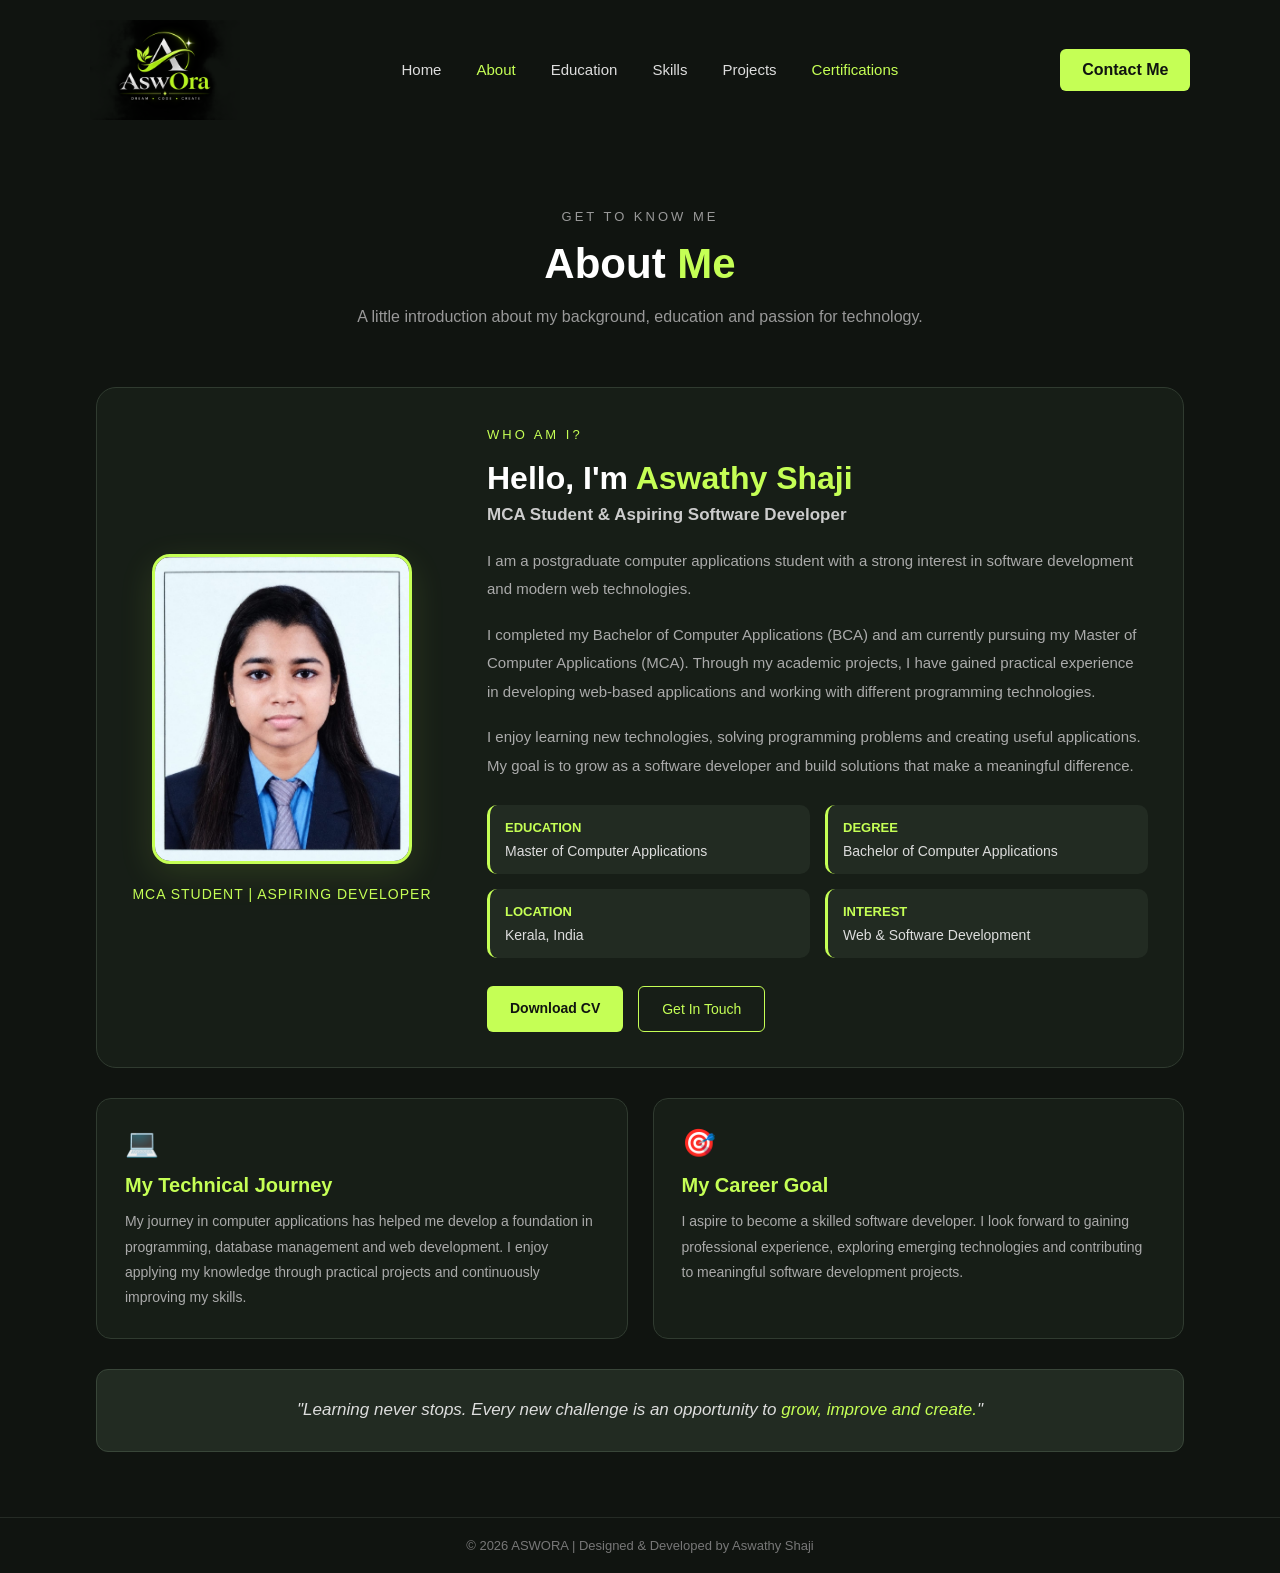
==== about.html @ 778e76af "Initial commit" ====
<!DOCTYPE html>
<html lang="en">
<head>
    <meta charset="UTF-8">
    <meta name="viewport" content="width=device-width, initial-scale=1.0">
    <title>About Me | ASWORA</title>

    <link rel="stylesheet" href="Assets/css/style.css">

    <style>
        /* ABOUT PAGE DESIGN */

        .about-section {
            width: 85%;
            max-width: 1150px;
            margin: auto;
            padding: 65px 0;
        }

        .about-heading {
            text-align: center;
            margin-bottom: 55px;
        }

        .about-heading .welcome {
            margin-bottom: 12px;
        }

        .about-heading h1 {
            font-size: 42px;
            margin-bottom: 15px;
        }

        .about-heading h1 span {
            color: #c5ff55;
        }

        .about-heading p {
            color: #999;
            line-height: 1.8;
        }

        .about-main {
            display: grid;
            grid-template-columns: 300px 1fr;
            gap: 55px;
            align-items: center;
            background: #171e17;
            border: 1px solid #303b30;
            border-radius: 20px;
            padding: 35px;
        }

        .about-image {
            text-align: center;
        }

        .about-image img {
            width: 100%;
            max-width: 260px;
            height: 310px;
            object-fit: cover;
            object-position: center;
            border-radius: 18px;
            border: 3px solid #c5ff55;
            box-shadow: 0 10px 35px rgba(197, 255, 85, 0.12);
        }

        .about-image p {
            color: #c5ff55;
            margin-top: 18px;
            font-size: 14px;
            letter-spacing: 1px;
        }

        .about-info .small-title {
            color: #c5ff55;
            font-size: 13px;
            letter-spacing: 3px;
            margin-bottom: 12px;
        }

        .about-info h2 {
            font-size: 32px;
            margin-bottom: 8px;
        }

        .about-info h2 span {
            color: #c5ff55;
        }

        .about-role {
            color: #ccc;
            font-size: 17px;
            margin-bottom: 22px;
        }

        .about-info > p {
            color: #aaa;
            line-height: 1.9;
            margin-bottom: 17px;
            font-size: 15px;
        }

        .about-facts {
            display: grid;
            grid-template-columns: repeat(2, 1fr);
            gap: 15px;
            margin-top: 25px;
        }

        .fact-box {
            background: #222b22;
            padding: 15px;
            border-radius: 10px;
            border-left: 3px solid #c5ff55;
        }

        .fact-box h4 {
            color: #c5ff55;
            font-size: 13px;
            margin-bottom: 8px;
        }

        .fact-box p {
            color: #ddd;
            font-size: 14px;
        }

        .about-buttons {
            display: flex;
            flex-wrap: wrap;
            gap: 15px;
            margin-top: 28px;
        }

        /* LOWER SECTIONS */

        .about-extra {
            display: grid;
            grid-template-columns: repeat(2, 1fr);
            gap: 25px;
            margin-top: 30px;
        }

        .extra-card {
            background: #171e17;
            border: 1px solid #303b30;
            padding: 28px;
            border-radius: 15px;
            transition: 0.3s;
        }

        .extra-card:hover {
            border-color: #c5ff55;
            transform: translateY(-5px);
        }

        .extra-card .icon {
            font-size: 27px;
            margin-bottom: 15px;
        }

        .extra-card h3 {
            color: #c5ff55;
            font-size: 20px;
            margin-bottom: 12px;
        }

        .extra-card p {
            color: #aaa;
            line-height: 1.8;
            font-size: 14px;
        }

        .about-quote {
            margin-top: 30px;
            padding: 25px;
            text-align: center;
            background: #222b22;
            border-radius: 12px;
            border: 1px solid #394639;
        }

        .about-quote p {
            color: #ddd;
            font-size: 17px;
            line-height: 1.8;
            font-style: italic;
        }

        .about-quote span {
            color: #c5ff55;
        }

        @media (max-width: 850px) {
            .about-main {
                grid-template-columns: 1fr;
                text-align: center;
                gap: 30px;
            }

            .about-image img {
                width: 220px;
                height: 260px;
            }

            .about-buttons {
                justify-content: center;
            }
        }

        @media (max-width: 600px) {
            .about-section {
                width: 90%;
                padding: 45px 0;
            }

            .about-heading h1 {
                font-size: 32px;
            }

            .about-main {
                padding: 22px;
            }

            .about-info h2 {
                font-size: 27px;
            }

            .about-facts,
            .about-extra {
                grid-template-columns: 1fr;
            }

            .about-quote p {
                font-size: 15px;
            }
        }
    </style>
</head>

<body>

    <!-- NAVBAR -->

    <header>
        <nav class="navbar">

            <a href="index.html" class="logo">
    <img src="Assets/images/logo.png" alt="ASWORA Logo">
</a>

            <ul class="nav-links" id="navLinks">
                <li><a href="index.html">Home</a></li>
                <li><a href="about.html" class="active">About</a></li>
                <li><a href="education.html">Education</a></li>
                <li><a href="skills.html">Skills</a></li>
                <li><a href="projects.html">Projects</a></li>
                <li><a href="certifications.html" class="active">Certifications</a></li>

            </ul>

            <a href="contact.html" class="contact-btn">Contact Me</a>

            <button class="menu-btn" id="menuBtn">☰</button>

        </nav>
    </header>

    <!-- ABOUT SECTION -->

    <main class="about-section">

        <div class="about-heading">
            <p class="welcome">GET TO KNOW ME</p>

            <h1>About <span>Me</span></h1>

            <p>
                A little introduction about my background,
                education and passion for technology.
            </p>
        </div>

        <!-- PROFILE SECTION -->

        <section class="about-main">

            <div class="about-image">
                <img src="Assets/images/me.jpeg"
                     alt="Aswathy Shaji">

                <p>MCA STUDENT | ASPIRING DEVELOPER</p>
            </div>

            <div class="about-info">

                <p class="small-title">WHO AM I?</p>

                <h2>Hello, I'm <span>Aswathy Shaji</span></h2>

                <h3 class="about-role">
                    MCA Student & Aspiring Software Developer
                </h3>

                <p>
                    I am a postgraduate computer applications student
                    with a strong interest in software development and
                    modern web technologies.
                </p>

                <p>
                    I completed my Bachelor of Computer Applications
                    (BCA) and am currently pursuing my Master of
                    Computer Applications (MCA). Through my academic
                    projects, I have gained practical experience in
                    developing web-based applications and working with
                    different programming technologies.
                </p>

                <p>
                    I enjoy learning new technologies, solving
                    programming problems and creating useful
                    applications. My goal is to grow as a software
                    developer and build solutions that make a
                    meaningful difference.
                </p>

                <!-- PERSONAL DETAILS -->

                <div class="about-facts">

                    <div class="fact-box">
                        <h4>EDUCATION</h4>
                        <p>Master of Computer Applications</p>
                    </div>

                    <div class="fact-box">
                        <h4>DEGREE</h4>
                        <p>Bachelor of Computer Applications</p>
                    </div>

                    <div class="fact-box">
                        <h4>LOCATION</h4>
                        <p>Kerala, India</p>
                    </div>

                    <div class="fact-box">
                        <h4>INTEREST</h4>
                        <p>Web & Software Development</p>
                    </div>

                </div>

                <!-- BUTTONS -->

                <div class="about-buttons">

                    <a href="Assets/documents/Aswathy_Shaji_Resume final.pdf"
                       class="primary-btn"
                       target="_blank">
                        Download CV
                    </a>

                    <a href="contact.html" class="secondary-btn">
                        Get In Touch
                    </a>

                </div>

            </div>

        </section>

        <!-- ADDITIONAL INFORMATION -->

        <section class="about-extra">

            <div class="extra-card">

                <div class="icon">💻</div>

                <h3>My Technical Journey</h3>

                <p>
                    My journey in computer applications has helped
                    me develop a foundation in programming,
                    database management and web development.
                    I enjoy applying my knowledge through practical
                    projects and continuously improving my skills.
                </p>

            </div>

            <div class="extra-card">

                <div class="icon">🎯</div>

                <h3>My Career Goal</h3>

                <p>
                    I aspire to become a skilled software developer.
                    I look forward to gaining professional experience,
                    exploring emerging technologies and contributing
                    to meaningful software development projects.
                </p>

            </div>

        </section>

        <!-- QUOTE -->

        <div class="about-quote">

            <p>
                "Learning never stops. Every new challenge is
                an opportunity to <span>grow, improve and create.</span>"
            </p>

        </div>

    </main>

    <!-- FOOTER -->

    <footer>
        <p>© 2026 ASWORA | Designed & Developed by Aswathy Shaji</p>
    </footer>

    <script src="Assets/javascript/script.js"></script>

</body>
</html>
---- Assets/css/style.css ----
/* ==============================
   GLOBAL STYLES
============================== */

* {
    margin: 0;
    padding: 0;
    box-sizing: border-box;
}

body {
    font-family: Arial, sans-serif;
    background: #101410;
    color: white;
    min-height: 100vh;
}

/* ==============================
   NAVBAR
============================== */

header {
    width: 100%;
    padding: 20px 7%;
    background: #101410;
    position: relative;
    z-index: 100;
}

.navbar {
    display: flex;
    justify-content: space-between;
    align-items: center;
}
.logo img {
    width: 150px;
    height: auto;
    display: block;
}
.logo {
    font-size: 28px;
    font-weight: bold;
    color: white;
    text-decoration: none;
    letter-spacing: 2px;
}

.logo span {
    color: #c5ff55;
}

.nav-links {
    display: flex;
    list-style: none;
    gap: 35px;
}

.nav-links a {
    text-decoration: none;
    color: #ddd;
    font-size: 15px;
    transition: 0.3s;
}

.nav-links a:hover,
.nav-links a.active {
    color: #c5ff55;
}

.contact-btn {
    text-decoration: none;
    color: #101410;
    background: #c5ff55;
    padding: 12px 22px;
    border-radius: 6px;
    font-weight: bold;
    transition: 0.3s;
}

.contact-btn:hover {
    background: white;
}

.menu-btn {
    display: none;
    color: #c5ff55;
    background: none;
    border: none;
    font-size: 27px;
    cursor: pointer;
}

/* ==============================
   HOME PAGE
============================== */

.home {
    min-height: 78vh;
    padding: 60px 10%;
    display: flex;
    align-items: center;
    justify-content: space-between;
    gap: 50px;
}

.home-content {
    max-width: 600px;
}

.welcome {
    color: #c5ff55;
    letter-spacing: 3px;
    font-size: 13px;
    margin-bottom: 20px;
}

.home-content h1 {
    font-size: 48px;
    line-height: 1.3;
    margin-bottom: 15px;
}

.home-content h1 span {
    color: #c5ff55;
}

.home-content h2 {
    color: #ccc;
    font-size: 21px;
    font-weight: normal;
    margin-bottom: 25px;
}

.description {
    color: #aaa;
    line-height: 1.9;
    font-size: 16px;
    margin-bottom: 30px;
}

/* HOME BUTTONS */

.home-buttons {
    display: flex;
    gap: 15px;
    flex-wrap: wrap;
}

.primary-btn,
.secondary-btn {
    text-decoration: none;
    padding: 14px 23px;
    border-radius: 6px;
    font-size: 14px;
    transition: 0.3s;
}

.primary-btn {
    background: #c5ff55;
    color: #101410;
    font-weight: bold;
}

.primary-btn:hover {
    background: white;
}

.secondary-btn {
    border: 1px solid #c5ff55;
    color: #c5ff55;
}

.secondary-btn:hover {
    background: #c5ff55;
    color: #101410;
}

.social-text {
    display: flex;
    gap: 12px;
    color: #888;
    font-size: 13px;
    margin-top: 35px;
}

/* HOME PROFILE IMAGE */

.home-image {
    text-align: center;
    position: relative;
}

.image-circle {
    width: 350px;
    height: 350px;
    border-radius: 50%;
    padding: 8px;
    background: linear-gradient(135deg, #c5ff55, #087f70);
    box-shadow: 0 0 45px rgba(197, 255, 85, 0.15);
}

.image-circle img {
    width: 100%;
    height: 100%;
    object-fit: cover;
    border-radius: 50%;
    border: 5px solid #101410;
}

.image-label {
    display: inline-block;
    background: #202820;
    color: white;
    padding: 13px 20px;
    border-radius: 30px;
    margin-top: 20px;
    font-size: 14px;
}

.image-label span {
    color: #c5ff55;
}

/* ==============================
   COMMON INNER PAGE DESIGN
============================== */

.page-container {
    width: 85%;
    max-width: 1200px;
    margin: auto;
    min-height: 78vh;
    padding: 65px 0;
}

.page-heading {
    text-align: center;
    margin-bottom: 50px;
}

.page-heading h1 {
    font-size: 42px;
    margin: 12px 0;
}

.page-heading h1 span {
    color: #c5ff55;
}

.page-heading > p:last-child {
    color: #999;
    line-height: 1.7;
}

/* ==============================
   ABOUT PAGE
============================== */

.about-content {
    display: grid;
    grid-template-columns: 230px 1fr;
    gap: 45px;
    align-items: center;
    max-width: 1000px;
    margin: auto;
}

.about-photo {
    width: 230px;
    height: 270px;
    overflow: hidden;
    border-radius: 15px;
    border: 3px solid #c5ff55;
}

.about-photo img {
    display: block;
    width: 100%;
    height: 100%;
    object-fit: cover;
    object-position: center;
    border-radius: 12px;
}

.about-text h2 {
    color: #c5ff55;
    font-size: 27px;
    margin-bottom: 20px;
}

.about-text p {
    color: #aaa;
    line-height: 1.9;
    margin-bottom: 15px;
}

.about-details {
    margin: 25px 0;
}

.about-details p strong {
    color: white;
}

/* ==============================
   EDUCATION PAGE
============================== */

.education-list {
    display: grid;
    grid-template-columns: repeat(2, 1fr);
    gap: 25px;
}

.info-card {
    background: #1a211a;
    border: 1px solid #303b30;
    padding: 30px;
    border-radius: 15px;
    transition: 0.3s;
}

.info-card:hover {
    transform: translateY(-6px);
    border-color: #c5ff55;
}

.card-number {
    color: #c5ff55;
    font-size: 30px;
    font-weight: bold;
}

.card-label,
.project-number {
    color: #c5ff55;
    font-size: 12px;
    letter-spacing: 2px;
    margin: 15px 0;
}

.info-card h2 {
    color: white;
    font-size: 21px;
    margin-bottom: 12px;
}

.info-card h3 {
    color: #c5ff55;
    font-size: 16px;
    margin-bottom: 15px;
}

.info-card p {
    color: #aaa;
    line-height: 1.8;
}

.status-tag {
    display: inline-block;
    color: #c5ff55;
    background: #283523;
    padding: 8px 14px;
    border-radius: 20px;
    margin-top: 20px;
    font-size: 12px;
}

/* ==============================
   SKILLS PAGE
============================== */

.skills-section {
    display: grid;
    grid-template-columns: repeat(3, 1fr);
    gap: 22px;
}

.skill-tags {
    display: flex;
    flex-wrap: wrap;
    gap: 10px;
    margin-top: 20px;
}

.skill-tags span {
    background: #293529;
    color: #c5ff55;
    padding: 9px 13px;
    border-radius: 6px;
    font-size: 13px;
}

/* ==============================
   PROJECTS PAGE
============================== */

.projects-grid {
    display: grid;
    grid-template-columns: repeat(2, 1fr);
    gap: 25px;
}

.project-card {
    display: flex;
    flex-direction: column;
    align-items: flex-start;
}

.project-level {
    color: #c5ff55 !important;
    margin-bottom: 15px;
    font-size: 14px;
}

.project-card .skill-tags {
    margin-top: auto;
    padding-top: 20px;
}

/* ==============================
   CONTACT PAGE
============================== */

.contact-grid {
    display: grid;
    grid-template-columns: repeat(2, 1fr);
    gap: 22px;
}

.contact-icon {
    width: 48px;
    height: 48px;
    display: flex;
    align-items: center;
    justify-content: center;
    background: #293529;
    color: #c5ff55;
    border-radius: 50%;
    font-weight: bold;
    margin-bottom: 20px;
}

.text-link {
    display: inline-block;
    color: #c5ff55;
    text-decoration: none;
    margin-top: 18px;
}

.text-link:hover {
    color: white;
}
/* ==============================
   CERTIFICATION PAGE
============================== */

.certification-grid {
    display: grid;
    grid-template-columns: repeat(2, 1fr);
    gap: 25px;
}

.certification-card {
    background: #1a211a;
    border: 1px solid #303b30;
    padding: 30px;
    border-radius: 15px;
    transition: 0.3s;
}

.certification-card:hover {
    transform: translateY(-6px);
    border-color: #c5ff55;
    box-shadow: 0 10px 30px rgba(197, 255, 85, 0.08);
}

.certification-icon {
    width: 55px;
    height: 55px;
    display: flex;
    align-items: center;
    justify-content: center;
    background: #293529;
    color: #c5ff55;
    border-radius: 12px;
    font-size: 24px;
    margin-bottom: 20px;
}

.certification-card h2 {
    color: white;
    font-size: 21px;
    margin-bottom: 12px;
}

.certification-card p {
    color: #aaa;
    line-height: 1.8;
    margin-bottom: 12px;
}

.certification-year {
    color: #c5ff55 !important;
    font-size: 14px;
    font-weight: bold;
}

/* VIEW CERTIFICATE BUTTON */

.view-cert {
    display: inline-flex;
    align-items: center;
    gap: 9px;
    margin-top: 15px;
    padding: 12px 20px;
    background: #c5ff55;
    color: #101410;
    text-decoration: none;
    border-radius: 6px;
    font-size: 14px;
    font-weight: bold;
    transition: 0.3s;
}

.view-cert:hover {
    background: white;
    transform: translateY(-3px);
}

/* CERTIFICATION RESPONSIVE */

@media (max-width: 900px) {
    .certification-grid {
        grid-template-columns: repeat(2, 1fr);
    }
}

@media (max-width: 700px) {
    .certification-grid {
        grid-template-columns: 1fr;
    }
}

/* ==============================
   FOOTER
============================== */

footer {
    text-align: center;
    padding: 20px;
    color: #777;
    font-size: 13px;
    border-top: 1px solid #252b25;
}

/* ==============================
   TABLET RESPONSIVE
============================== */

@media (max-width: 900px) {

    .home {
        flex-direction: column-reverse;
        text-align: center;
        padding: 50px 6%;
    }

    .home-content {
        max-width: 100%;
    }

    .home-content h1 {
        font-size: 36px;
    }

    .home-buttons,
    .social-text {
        justify-content: center;
    }

    .image-circle {
        width: 260px;
        height: 260px;
    }

    .nav-links {
        gap: 15px;
    }

    .about-content {
        grid-template-columns: 230px 1fr;
        gap: 30px;
    }

    .education-list,
    .skills-section,
    .projects-grid,
    .contact-grid {
        grid-template-columns: repeat(2, 1fr);
    }
}

/* ==============================
   MOBILE RESPONSIVE
============================== */

@media (max-width: 700px) {

    header {
        padding: 18px 5%;
    }

    .menu-btn {
        display: block;
    }

    .contact-btn {
        display: none;
    }

    .nav-links {
        display: none;
        position: absolute;
        top: 75px;
        left: 0;
        width: 100%;
        background: #202820;
        flex-direction: column;
        text-align: center;
        padding: 25px;
        z-index: 10;
    }

    .nav-links.show {
        display: flex;
    }

    .home-content h1 {
        font-size: 32px;
    }

    .about-content {
        grid-template-columns: 1fr;
        justify-items: center;
        text-align: center;
        gap: 30px;
    }

    .about-photo {
        width: 200px;
        height: 230px;
    }

    .about-text h2 {
        font-size: 23px;
    }

    .education-list,
    .skills-section,
    .projects-grid,
    .contact-grid {
        grid-template-columns: 1fr;
    }

    .page-container {
        width: 90%;
        padding: 45px 0;
    }

    .page-heading h1 {
        font-size: 32px;
    }

    .home {
        padding: 40px 5%;
    }
    
}
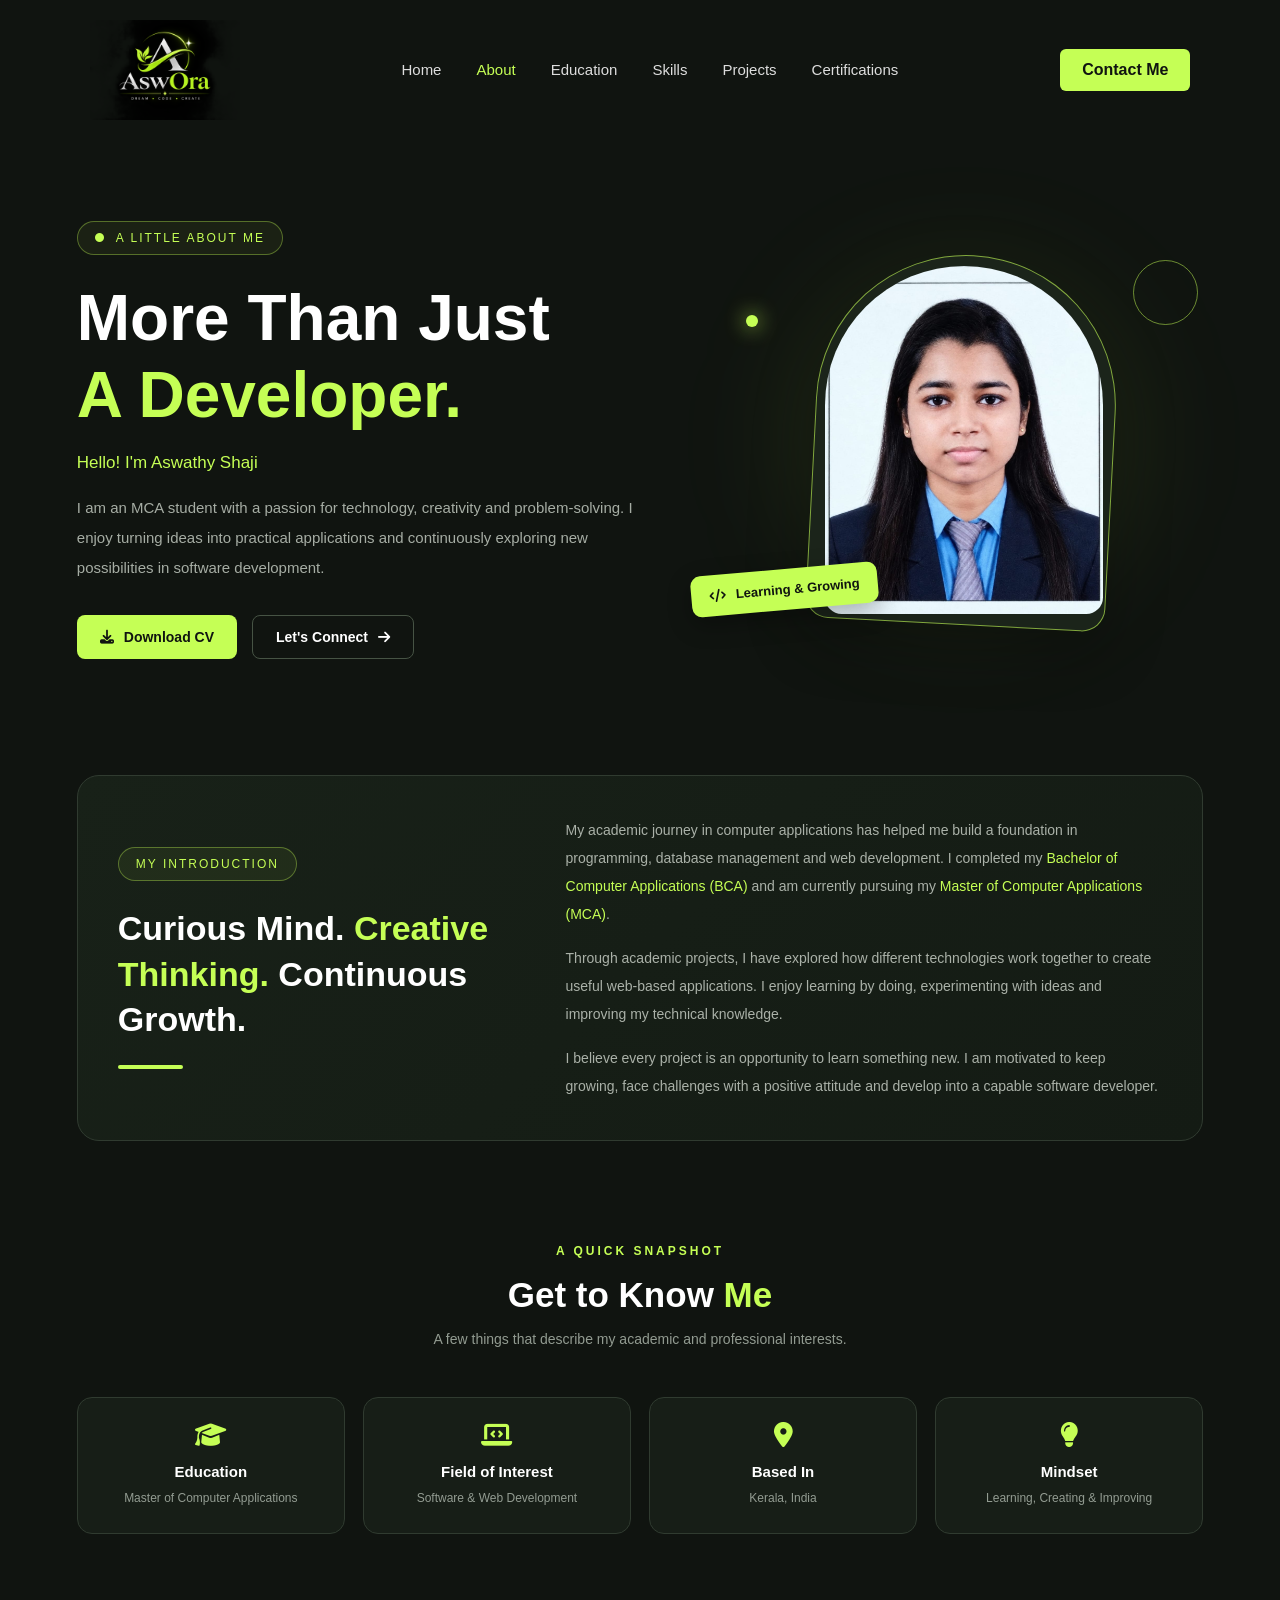
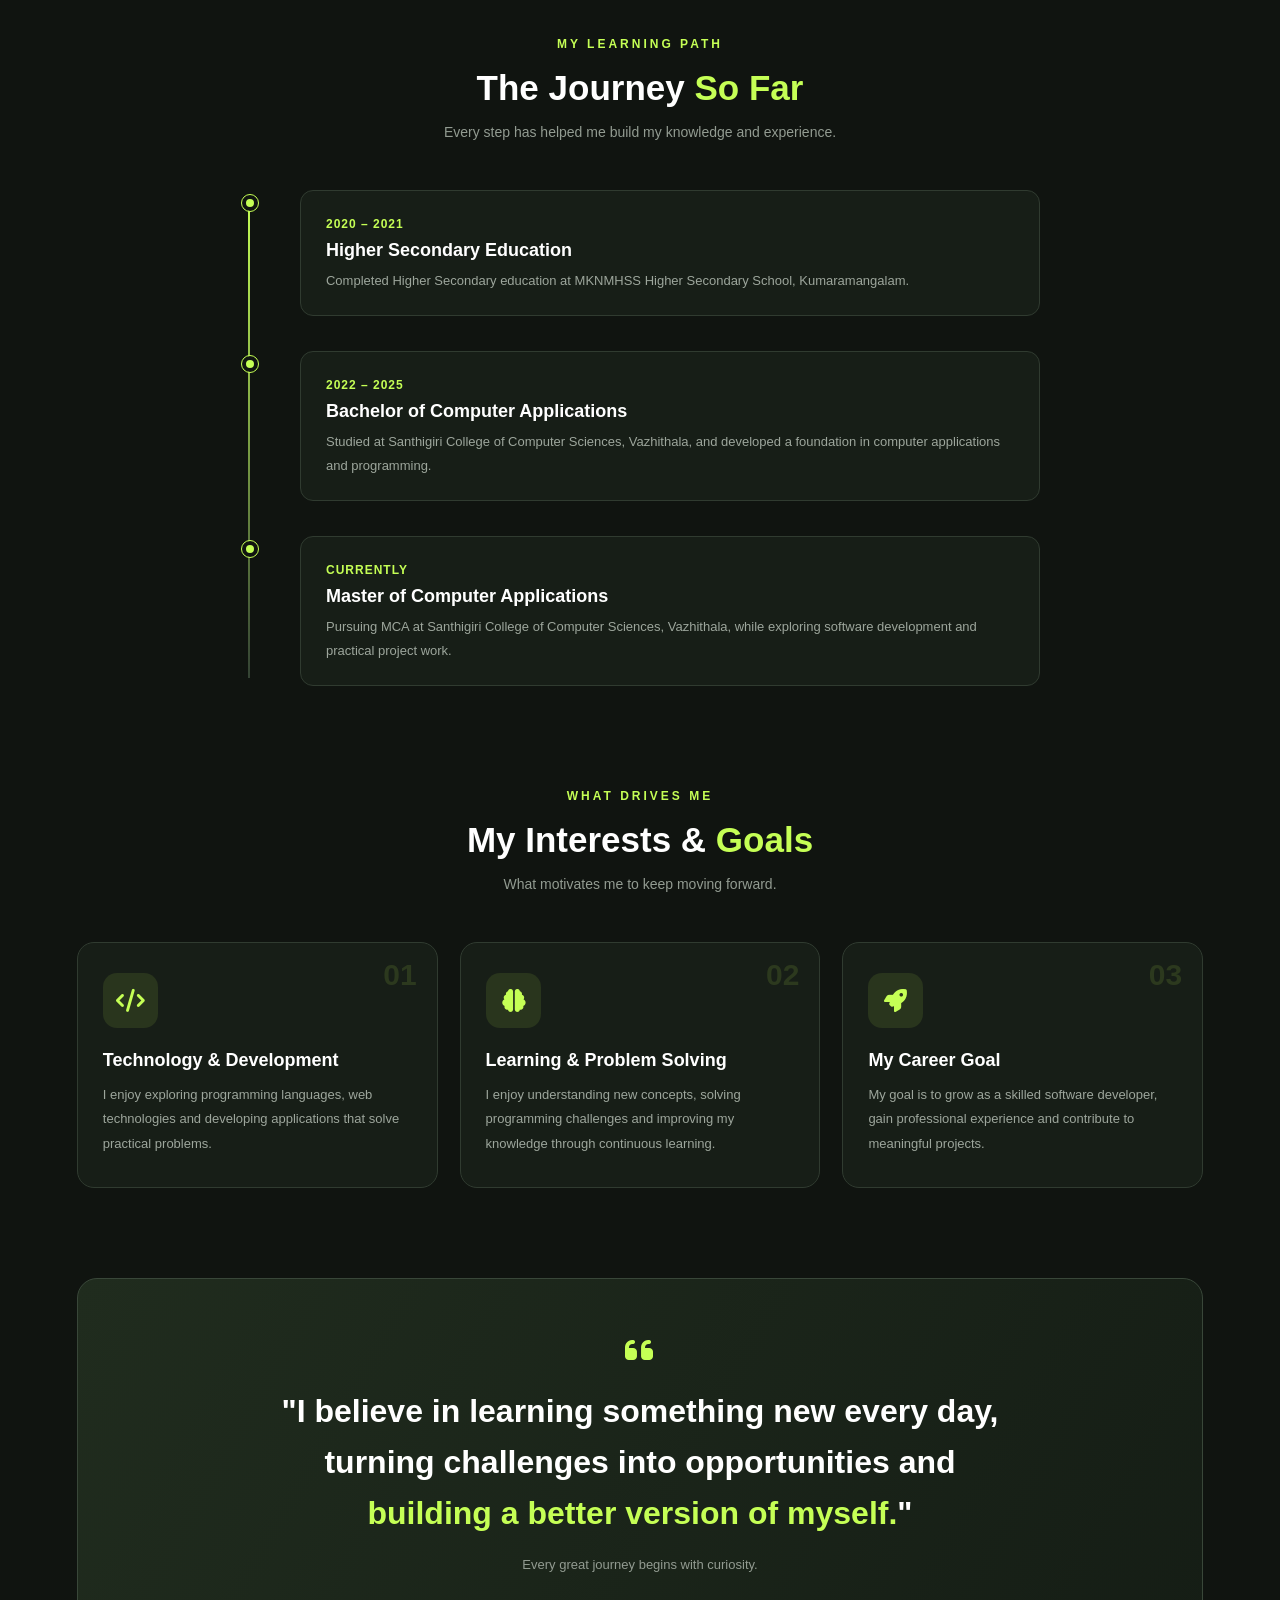
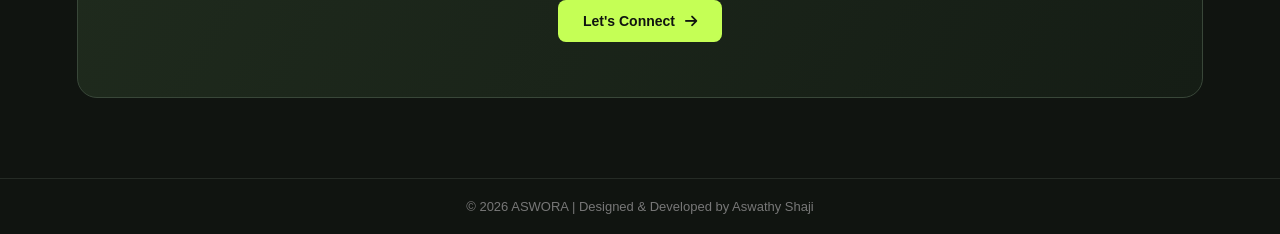
==== commit 9df29655: "Update ASWORA portfolio design" ====
--- a/about.html
+++ b/about.html
@@ -4,238 +4,680 @@
 <head>
     <meta charset="UTF-8">
     <meta name="viewport" content="width=device-width, initial-scale=1.0">
+
     <title>About Me | ASWORA</title>
 
     <link rel="stylesheet" href="Assets/css/style.css">
 
+    <link rel="preconnect" href="https://fonts.googleapis.com">
+    <link rel="preconnect" href="https://fonts.gstatic.com" crossorigin>
+    <link href="https://fonts.googleapis.com/css2?family=Poppins:wght@300;400;500;600;700;800&display=swap" rel="stylesheet">
+
+    <link rel="stylesheet" href="https://cdnjs.cloudflare.com/ajax/libs/font-awesome/6.5.0/css/all.min.css">
+
     <style>
-        /* ABOUT PAGE DESIGN */
-
-        .about-section {
-            width: 85%;
-            max-width: 1150px;
+        * {
+            box-sizing: border-box;
+        }
+
+        body {
+            background: #101410;
+            color: #ffffff;
+            font-family: 'Poppins', sans-serif;
+            overflow-x: hidden;
+        }
+
+        /* ABOUT PAGE */
+
+        .about-wrapper {
+            width: 88%;
+            max-width: 1200px;
             margin: auto;
-            padding: 65px 0;
-        }
-
-        .about-heading {
-            text-align: center;
-            margin-bottom: 55px;
-        }
-
-        .about-heading .welcome {
-            margin-bottom: 12px;
-        }
-
-        .about-heading h1 {
-            font-size: 42px;
-            margin-bottom: 15px;
-        }
-
-        .about-heading h1 span {
-            color: #c5ff55;
-        }
-
-        .about-heading p {
-            color: #999;
-            line-height: 1.8;
-        }
-
-        .about-main {
+            padding: 65px 0 80px;
+        }
+
+        /* HERO SECTION */
+
+        .about-hero {
             display: grid;
-            grid-template-columns: 300px 1fr;
-            gap: 55px;
+            grid-template-columns: 1.1fr 0.9fr;
             align-items: center;
-            background: #171e17;
-            border: 1px solid #303b30;
-            border-radius: 20px;
-            padding: 35px;
-        }
-
-        .about-image {
-            text-align: center;
-        }
-
-        .about-image img {
-            width: 100%;
-            max-width: 260px;
-            height: 310px;
-            object-fit: cover;
-            object-position: center;
-            border-radius: 18px;
-            border: 3px solid #c5ff55;
-            box-shadow: 0 10px 35px rgba(197, 255, 85, 0.12);
-        }
-
-        .about-image p {
-            color: #c5ff55;
-            margin-top: 18px;
-            font-size: 14px;
-            letter-spacing: 1px;
-        }
-
-        .about-info .small-title {
-            color: #c5ff55;
-            font-size: 13px;
-            letter-spacing: 3px;
-            margin-bottom: 12px;
-        }
-
-        .about-info h2 {
-            font-size: 32px;
-            margin-bottom: 8px;
-        }
-
-        .about-info h2 span {
-            color: #c5ff55;
-        }
-
-        .about-role {
-            color: #ccc;
+            gap: 65px;
+            min-height: 470px;
+            margin-bottom: 100px;
+        }
+
+        .about-label {
+            display: inline-flex;
+            align-items: center;
+            gap: 10px;
+            padding: 9px 17px;
+            border: 1px solid rgba(197, 255, 85, 0.35);
+            border-radius: 30px;
+            color: #c5ff55;
+            font-size: 12px;
+            letter-spacing: 2px;
+            margin-bottom: 25px;
+            background: rgba(197, 255, 85, 0.06);
+        }
+
+        .about-label i {
+            font-size: 9px;
+        }
+
+        .hero-content h1 {
+            font-size: clamp(38px, 5vw, 64px);
+            line-height: 1.2;
+            margin-bottom: 20px;
+            font-weight: 700;
+        }
+
+        .hero-content h1 span {
+            color: #c5ff55;
+            display: block;
+        }
+
+        .hero-subtitle {
+            color: #c5ff55;
             font-size: 17px;
-            margin-bottom: 22px;
-        }
-
-        .about-info > p {
-            color: #aaa;
-            line-height: 1.9;
-            margin-bottom: 17px;
+            font-weight: 500;
+            margin-bottom: 20px;
+        }
+
+        .hero-description {
+            color: #a6ada4;
             font-size: 15px;
-        }
-
-        .about-facts {
-            display: grid;
-            grid-template-columns: repeat(2, 1fr);
-            gap: 15px;
-            margin-top: 25px;
-        }
-
-        .fact-box {
-            background: #222b22;
-            padding: 15px;
-            border-radius: 10px;
-            border-left: 3px solid #c5ff55;
-        }
-
-        .fact-box h4 {
-            color: #c5ff55;
-            font-size: 13px;
-            margin-bottom: 8px;
-        }
-
-        .fact-box p {
-            color: #ddd;
-            font-size: 14px;
-        }
-
-        .about-buttons {
+            line-height: 2;
+            max-width: 570px;
+        }
+
+        .hero-buttons {
             display: flex;
             flex-wrap: wrap;
             gap: 15px;
-            margin-top: 28px;
-        }
-
-        /* LOWER SECTIONS */
-
-        .about-extra {
+            margin-top: 32px;
+        }
+
+        .about-primary-btn,
+        .about-secondary-btn {
+            display: inline-flex;
+            align-items: center;
+            justify-content: center;
+            gap: 10px;
+            padding: 13px 23px;
+            border-radius: 8px;
+            text-decoration: none;
+            font-size: 14px;
+            font-weight: 600;
+            transition: 0.3s;
+        }
+
+        .about-primary-btn {
+            background: #c5ff55;
+            color: #101410;
+        }
+
+        .about-primary-btn:hover {
+            background: #ffffff;
+            transform: translateY(-4px);
+            box-shadow: 0 8px 25px rgba(197, 255, 85, 0.2);
+        }
+
+        .about-secondary-btn {
+            color: #ffffff;
+            border: 1px solid #465344;
+        }
+
+        .about-secondary-btn:hover {
+            border-color: #c5ff55;
+            color: #c5ff55;
+            transform: translateY(-4px);
+        }
+
+        /* IMAGE AREA */
+
+        .hero-image-area {
+            position: relative;
+            display: flex;
+            justify-content: center;
+            align-items: center;
+            min-height: 410px;
+        }
+
+        .image-glow {
+            position: absolute;
+            width: 310px;
+            height: 310px;
+            background: rgba(197, 255, 85, 0.12);
+            border-radius: 50%;
+            filter: blur(65px);
+        }
+
+        .image-frame {
+            position: relative;
+            width: 300px;
+            height: 370px;
+            padding: 10px;
+            border: 1px solid rgba(197, 255, 85, 0.6);
+            border-radius: 160px 160px 25px 25px;
+            transform: rotate(3deg);
+            background: #1b241a;
+            box-shadow: 0 20px 60px rgba(0, 0, 0, 0.3);
+        }
+
+        .image-frame img {
+            width: 100%;
+            height: 100%;
+            object-fit: cover;
+            object-position: center;
+            border-radius: 150px 150px 18px 18px;
+            transform: rotate(-3deg);
+        }
+
+        .image-tag {
+            position: absolute;
+            bottom: 35px;
+            left: -35px;
+            padding: 13px 18px;
+            background: #c5ff55;
+            color: #101410;
+            border-radius: 10px;
+            font-size: 13px;
+            font-weight: 700;
+            transform: rotate(-5deg);
+            box-shadow: 0 8px 25px rgba(0, 0, 0, 0.3);
+        }
+
+        .image-tag i {
+            margin-right: 7px;
+        }
+
+        .decor-circle {
+            position: absolute;
+            width: 65px;
+            height: 65px;
+            border: 1px solid rgba(197, 255, 85, 0.5);
+            border-radius: 50%;
+            top: 25px;
+            right: 5px;
+        }
+
+        .decor-dot {
+            position: absolute;
+            width: 12px;
+            height: 12px;
+            background: #c5ff55;
+            border-radius: 50%;
+            top: 80px;
+            left: 20px;
+            box-shadow: 0 0 20px #c5ff55;
+        }
+
+        /* SECTION COMMON */
+
+        .section-heading {
+            text-align: center;
+            margin-bottom: 45px;
+        }
+
+        .section-heading .mini-title {
+            color: #c5ff55;
+            font-size: 12px;
+            letter-spacing: 3px;
+            margin-bottom: 12px;
+            font-weight: 600;
+        }
+
+        .section-heading h2 {
+            font-size: 35px;
+            margin-bottom: 12px;
+        }
+
+        .section-heading h2 span {
+            color: #c5ff55;
+        }
+
+        .section-heading p {
+            color: #929b91;
+            font-size: 14px;
+            line-height: 1.8;
+        }
+
+        /* INTRODUCTION */
+
+        .intro-section {
             display: grid;
-            grid-template-columns: repeat(2, 1fr);
-            gap: 25px;
-            margin-top: 30px;
-        }
-
-        .extra-card {
+            grid-template-columns: 0.8fr 1.2fr;
+            gap: 50px;
+            align-items: center;
+            margin-bottom: 100px;
+            padding: 40px;
+            background: linear-gradient(135deg, #182118, #141b14);
+            border: 1px solid #303b30;
+            border-radius: 22px;
+        }
+
+        .intro-side h2 {
+            font-size: 34px;
+            line-height: 1.35;
+        }
+
+        .intro-side h2 span {
+            color: #c5ff55;
+        }
+
+        .intro-side .intro-mark {
+            width: 65px;
+            height: 4px;
+            background: #c5ff55;
+            border-radius: 10px;
+            margin-top: 22px;
+        }
+
+        .intro-text p {
+            color: #aab1a8;
+            font-size: 14px;
+            line-height: 2;
+            margin-bottom: 16px;
+        }
+
+        .intro-text p:last-child {
+            margin-bottom: 0;
+        }
+
+        .intro-text strong {
+            color: #c5ff55;
+            font-weight: 500;
+        }
+
+        /* QUICK FACTS */
+
+        .facts-section {
+            margin-bottom: 100px;
+        }
+
+        .facts-grid {
+            display: grid;
+            grid-template-columns: repeat(4, 1fr);
+            gap: 18px;
+        }
+
+        .fact-card {
+            position: relative;
+            overflow: hidden;
+            padding: 25px 18px;
             background: #171e17;
             border: 1px solid #303b30;
-            padding: 28px;
             border-radius: 15px;
+            text-align: center;
             transition: 0.3s;
         }
 
-        .extra-card:hover {
+        .fact-card:hover {
+            transform: translateY(-7px);
             border-color: #c5ff55;
-            transform: translateY(-5px);
-        }
-
-        .extra-card .icon {
-            font-size: 27px;
+            background: #1c281c;
+        }
+
+        .fact-card i {
+            font-size: 25px;
+            color: #c5ff55;
             margin-bottom: 15px;
         }
 
-        .extra-card h3 {
-            color: #c5ff55;
-            font-size: 20px;
+        .fact-card h3 {
+            font-size: 15px;
+            margin-bottom: 8px;
+        }
+
+        .fact-card p {
+            color: #939c92;
+            font-size: 12px;
+            line-height: 1.7;
+        }
+
+        /* JOURNEY TIMELINE */
+
+        .journey-section {
+            margin-bottom: 100px;
+        }
+
+        .timeline {
+            max-width: 800px;
+            margin: auto;
+            position: relative;
+            padding-left: 35px;
+        }
+
+        .timeline::before {
+            content: "";
+            position: absolute;
+            left: 8px;
+            top: 8px;
+            bottom: 8px;
+            width: 2px;
+            background: linear-gradient(#c5ff55, #344334);
+        }
+
+        .timeline-item {
+            position: relative;
+            padding: 0 0 35px 25px;
+        }
+
+        .timeline-item:last-child {
+            padding-bottom: 0;
+        }
+
+        .timeline-dot {
+            position: absolute;
+            left: -33px;
+            top: 5px;
+            width: 16px;
+            height: 16px;
+            background: #c5ff55;
+            border: 4px solid #101410;
+            outline: 1px solid #c5ff55;
+            border-radius: 50%;
+        }
+
+        .timeline-content {
+            padding: 23px 25px;
+            background: #171e17;
+            border: 1px solid #303b30;
+            border-radius: 13px;
+            transition: 0.3s;
+        }
+
+        .timeline-content:hover {
+            border-color: #c5ff55;
+            transform: translateX(6px);
+        }
+
+        .timeline-content .year {
+            color: #c5ff55;
+            font-size: 12px;
+            letter-spacing: 1px;
+            font-weight: 600;
+        }
+
+        .timeline-content h3 {
+            font-size: 18px;
+            margin: 8px 0;
+        }
+
+        .timeline-content p {
+            color: #9da69c;
+            font-size: 13px;
+            line-height: 1.8;
+        }
+
+        /* PERSONALITY CARDS */
+
+        .personality-section {
+            margin-bottom: 90px;
+        }
+
+        .personality-grid {
+            display: grid;
+            grid-template-columns: repeat(3, 1fr);
+            gap: 22px;
+        }
+
+        .personality-card {
+            position: relative;
+            padding: 30px 25px;
+            background: #171e17;
+            border: 1px solid #303b30;
+            border-radius: 17px;
+            transition: 0.3s;
+            overflow: hidden;
+        }
+
+        .personality-card:hover {
+            transform: translateY(-8px);
+            border-color: #c5ff55;
+        }
+
+        .personality-card .card-icon {
+            width: 55px;
+            height: 55px;
+            display: flex;
+            align-items: center;
+            justify-content: center;
+            border-radius: 14px;
+            background: rgba(197, 255, 85, 0.1);
+            color: #c5ff55;
+            font-size: 23px;
+            margin-bottom: 22px;
+        }
+
+        .personality-card h3 {
+            font-size: 18px;
             margin-bottom: 12px;
         }
 
-        .extra-card p {
-            color: #aaa;
-            line-height: 1.8;
+        .personality-card p {
+            color: #9da69c;
+            font-size: 13px;
+            line-height: 1.9;
+        }
+
+        .personality-card .card-number {
+            position: absolute;
+            top: 15px;
+            right: 20px;
+            font-size: 30px;
+            font-weight: 700;
+            color: rgba(197, 255, 85, 0.12);
+        }
+
+        /* QUOTE */
+
+        .about-ending {
+            position: relative;
+            padding: 55px 30px;
+            text-align: center;
+            background: linear-gradient(120deg, #202c1e, #151d15);
+            border: 1px solid #394739;
+            border-radius: 20px;
+            overflow: hidden;
+        }
+
+        .about-ending > i {
+            color: #c5ff55;
+            font-size: 32px;
+            margin-bottom: 20px;
+        }
+
+        .about-ending h2 {
+            max-width: 750px;
+            margin: auto;
+            font-size: clamp(22px, 3vw, 32px);
+            line-height: 1.6;
+        }
+
+        .about-ending h2 span {
+            color: #c5ff55;
+        }
+
+        .about-ending p {
+            color: #929b91;
+            font-size: 13px;
+            margin-top: 18px;
+        }
+
+        .ending-contact {
+            display: inline-flex;
+            align-items: center;
+            gap: 10px;
+            margin-top: 28px;
+            padding: 13px 25px;
+            border-radius: 8px;
+            background: #c5ff55;
+            color: #101410;
+            text-decoration: none;
             font-size: 14px;
-        }
-
-        .about-quote {
-            margin-top: 30px;
-            padding: 25px;
-            text-align: center;
-            background: #222b22;
-            border-radius: 12px;
-            border: 1px solid #394639;
-        }
-
-        .about-quote p {
-            color: #ddd;
-            font-size: 17px;
-            line-height: 1.8;
-            font-style: italic;
-        }
-
-        .about-quote span {
-            color: #c5ff55;
-        }
-
-        @media (max-width: 850px) {
-            .about-main {
+            font-weight: 600;
+            transition: 0.3s;
+        }
+
+        .ending-contact:hover {
+            background: white;
+            transform: translateY(-4px);
+        }
+
+        /* REVEAL ANIMATION */
+
+        .reveal {
+            opacity: 0;
+            transform: translateY(25px);
+            transition: opacity 0.7s ease, transform 0.7s ease;
+        }
+
+        .reveal.show {
+            opacity: 1;
+            transform: translateY(0);
+        }
+
+        /* RESPONSIVE */
+
+        @media (max-width: 900px) {
+            .about-hero {
+                grid-template-columns: 1fr 0.8fr;
+                gap: 30px;
+            }
+
+            .image-frame {
+                width: 260px;
+                height: 330px;
+            }
+
+            .intro-section {
+                grid-template-columns: 1fr;
+                gap: 25px;
+            }
+
+            .facts-grid {
+                grid-template-columns: repeat(2, 1fr);
+            }
+
+            .personality-grid {
+                grid-template-columns: repeat(2, 1fr);
+            }
+        }
+
+        @media (max-width: 650px) {
+            .about-wrapper {
+                width: 90%;
+                padding-top: 40px;
+            }
+
+            .about-hero {
                 grid-template-columns: 1fr;
                 text-align: center;
-                gap: 30px;
-            }
-
-            .about-image img {
-                width: 220px;
-                height: 260px;
-            }
-
-            .about-buttons {
+                gap: 25px;
+                margin-bottom: 70px;
+            }
+
+            .hero-content {
+                order: 1;
+            }
+
+            .hero-image-area {
+                order: 2;
+                min-height: 350px;
+            }
+
+            .hero-content h1 {
+                font-size: 42px;
+            }
+
+            .hero-description {
+                margin: auto;
+                font-size: 14px;
+            }
+
+            .hero-buttons {
                 justify-content: center;
             }
-        }
-
-        @media (max-width: 600px) {
-            .about-section {
-                width: 90%;
-                padding: 45px 0;
-            }
-
-            .about-heading h1 {
-                font-size: 32px;
-            }
-
-            .about-main {
-                padding: 22px;
-            }
-
-            .about-info h2 {
-                font-size: 27px;
-            }
-
-            .about-facts,
-            .about-extra {
+
+            .image-frame {
+                width: 235px;
+                height: 300px;
+            }
+
+            .image-tag {
+                left: -20px;
+                bottom: 25px;
+                font-size: 11px;
+            }
+
+            .decor-circle {
+                right: 0;
+            }
+
+            .section-heading h2 {
+                font-size: 28px;
+            }
+
+            .intro-section {
+                padding: 25px;
+                margin-bottom: 70px;
+            }
+
+            .intro-side h2 {
+                font-size: 28px;
+            }
+
+            .facts-grid {
+                gap: 12px;
+            }
+
+            .fact-card {
+                padding: 20px 12px;
+            }
+
+            .fact-card h3 {
+                font-size: 13px;
+            }
+
+            .personality-grid {
                 grid-template-columns: 1fr;
             }
 
-            .about-quote p {
-                font-size: 15px;
+            .timeline {
+                padding-left: 28px;
+            }
+
+            .timeline-item {
+                padding-left: 20px;
+            }
+
+            .timeline-dot {
+                left: -26px;
+            }
+
+            .timeline-content {
+                padding: 20px;
+            }
+
+            .about-ending {
+                padding: 40px 20px;
+            }
+        }
+
+        @media (prefers-reduced-motion: reduce) {
+            *,
+            *::before,
+            *::after {
+                scroll-behavior: auto !important;
+                transition-duration: 0.01ms !important;
+                animation-duration: 0.01ms !important;
+            }
+
+            .reveal {
+                opacity: 1;
+                transform: none;
             }
         }
     </style>
@@ -249,8 +691,8 @@
         <nav class="navbar">
 
             <a href="index.html" class="logo">
-    <img src="Assets/images/logo.png" alt="ASWORA Logo">
-</a>
+                <img src="Assets/images/logo.png" alt="ASWORA Logo">
+            </a>
 
             <ul class="nav-links" id="navLinks">
                 <li><a href="index.html">Home</a></li>
@@ -258,169 +700,313 @@
                 <li><a href="education.html">Education</a></li>
                 <li><a href="skills.html">Skills</a></li>
                 <li><a href="projects.html">Projects</a></li>
-                <li><a href="certifications.html" class="active">Certifications</a></li>
-
+                <li><a href="certifications.html">Certifications</a></li>
             </ul>
 
             <a href="contact.html" class="contact-btn">Contact Me</a>
 
-            <button class="menu-btn" id="menuBtn">☰</button>
+            <button class="menu-btn" id="menuBtn" aria-label="Open navigation menu">
+                <i class="fas fa-bars"></i>
+            </button>
 
         </nav>
     </header>
 
-    <!-- ABOUT SECTION -->
-
-    <main class="about-section">
-
-        <div class="about-heading">
-            <p class="welcome">GET TO KNOW ME</p>
-
-            <h1>About <span>Me</span></h1>
-
-            <p>
-                A little introduction about my background,
-                education and passion for technology.
-            </p>
-        </div>
-
-        <!-- PROFILE SECTION -->
-
-        <section class="about-main">
-
-            <div class="about-image">
-                <img src="Assets/images/me.jpeg"
-                     alt="Aswathy Shaji">
-
-                <p>MCA STUDENT | ASPIRING DEVELOPER</p>
-            </div>
-
-            <div class="about-info">
-
-                <p class="small-title">WHO AM I?</p>
-
-                <h2>Hello, I'm <span>Aswathy Shaji</span></h2>
-
-                <h3 class="about-role">
-                    MCA Student & Aspiring Software Developer
-                </h3>
-
-                <p>
-                    I am a postgraduate computer applications student
-                    with a strong interest in software development and
-                    modern web technologies.
+    <main class="about-wrapper">
+
+        <!-- HERO SECTION -->
+
+        <section class="about-hero">
+
+            <div class="hero-content">
+
+                <div class="about-label">
+                    <i class="fas fa-circle"></i>
+                    A LITTLE ABOUT ME
+                </div>
+
+                <h1>
+                    More Than Just
+                    <span>A Developer.</span>
+                </h1>
+
+                <p class="hero-subtitle">
+                    Hello! I'm Aswathy Shaji
                 </p>
 
-                <p>
-                    I completed my Bachelor of Computer Applications
-                    (BCA) and am currently pursuing my Master of
-                    Computer Applications (MCA). Through my academic
-                    projects, I have gained practical experience in
-                    developing web-based applications and working with
-                    different programming technologies.
+                <p class="hero-description">
+                    I am an MCA student with a passion for technology,
+                    creativity and problem-solving. I enjoy turning ideas
+                    into practical applications and continuously exploring
+                    new possibilities in software development.
                 </p>
 
-                <p>
-                    I enjoy learning new technologies, solving
-                    programming problems and creating useful
-                    applications. My goal is to grow as a software
-                    developer and build solutions that make a
-                    meaningful difference.
-                </p>
-
-                <!-- PERSONAL DETAILS -->
-
-                <div class="about-facts">
-
-                    <div class="fact-box">
-                        <h4>EDUCATION</h4>
-                        <p>Master of Computer Applications</p>
-                    </div>
-
-                    <div class="fact-box">
-                        <h4>DEGREE</h4>
-                        <p>Bachelor of Computer Applications</p>
-                    </div>
-
-                    <div class="fact-box">
-                        <h4>LOCATION</h4>
-                        <p>Kerala, India</p>
-                    </div>
-
-                    <div class="fact-box">
-                        <h4>INTEREST</h4>
-                        <p>Web & Software Development</p>
-                    </div>
-
-                </div>
-
-                <!-- BUTTONS -->
-
-                <div class="about-buttons">
+                <div class="hero-buttons">
 
                     <a href="Assets/documents/Aswathy_Shaji_Resume final.pdf"
-                       class="primary-btn"
-                       target="_blank">
+                       class="about-primary-btn"
+                       target="_blank"
+                       rel="noopener">
+                        <i class="fas fa-download"></i>
                         Download CV
                     </a>
 
-                    <a href="contact.html" class="secondary-btn">
-                        Get In Touch
+                    <a href="contact.html" class="about-secondary-btn">
+                        Let's Connect
+                        <i class="fas fa-arrow-right"></i>
                     </a>
 
                 </div>
 
             </div>
 
+            <div class="hero-image-area">
+
+                <div class="image-glow"></div>
+
+                <div class="decor-circle"></div>
+                <div class="decor-dot"></div>
+
+                <div class="image-frame">
+                    <img src="Assets/images/me.jpeg"
+                         alt="Portrait of Aswathy Shaji">
+                </div>
+
+                <div class="image-tag">
+                    <i class="fas fa-code"></i>
+                    Learning & Growing
+                </div>
+
+            </div>
+
         </section>
 
-        <!-- ADDITIONAL INFORMATION -->
-
-        <section class="about-extra">
-
-            <div class="extra-card">
-
-                <div class="icon">💻</div>
-
-                <h3>My Technical Journey</h3>
+        <!-- INTRODUCTION -->
+
+        <section class="intro-section reveal">
+
+            <div class="intro-side">
+                <p class="about-label">MY INTRODUCTION</p>
+
+                <h2>
+                    Curious Mind.
+                    <span>Creative Thinking.</span>
+                    Continuous Growth.
+                </h2>
+
+                <div class="intro-mark"></div>
+            </div>
+
+            <div class="intro-text">
 
                 <p>
-                    My journey in computer applications has helped
-                    me develop a foundation in programming,
-                    database management and web development.
-                    I enjoy applying my knowledge through practical
-                    projects and continuously improving my skills.
+                    My academic journey in computer applications has helped
+                    me build a foundation in programming, database management
+                    and web development. I completed my <strong>Bachelor of
+                    Computer Applications (BCA)</strong> and am currently
+                    pursuing my <strong>Master of Computer Applications
+                    (MCA)</strong>.
                 </p>
 
+                <p>
+                    Through academic projects, I have explored how different
+                    technologies work together to create useful web-based
+                    applications. I enjoy learning by doing, experimenting
+                    with ideas and improving my technical knowledge.
+                </p>
+
+                <p>
+                    I believe every project is an opportunity to learn
+                    something new. I am motivated to keep growing, face
+                    challenges with a positive attitude and develop into
+                    a capable software developer.
+                </p>
+
             </div>
 
-            <div class="extra-card">
-
-                <div class="icon">🎯</div>
-
-                <h3>My Career Goal</h3>
-
-                <p>
-                    I aspire to become a skilled software developer.
-                    I look forward to gaining professional experience,
-                    exploring emerging technologies and contributing
-                    to meaningful software development projects.
-                </p>
-
+        </section>
+
+        <!-- QUICK FACTS -->
+
+        <section class="facts-section reveal">
+
+            <div class="section-heading">
+                <p class="mini-title">A QUICK SNAPSHOT</p>
+                <h2>Get to Know <span>Me</span></h2>
+                <p>A few things that describe my academic and professional interests.</p>
             </div>
 
+            <div class="facts-grid">
+
+                <div class="fact-card">
+                    <i class="fas fa-graduation-cap"></i>
+                    <h3>Education</h3>
+                    <p>Master of Computer Applications</p>
+                </div>
+
+                <div class="fact-card">
+                    <i class="fas fa-laptop-code"></i>
+                    <h3>Field of Interest</h3>
+                    <p>Software & Web Development</p>
+                </div>
+
+                <div class="fact-card">
+                    <i class="fas fa-location-dot"></i>
+                    <h3>Based In</h3>
+                    <p>Kerala, India</p>
+                </div>
+
+                <div class="fact-card">
+                    <i class="fas fa-lightbulb"></i>
+                    <h3>Mindset</h3>
+                    <p>Learning, Creating & Improving</p>
+                </div>
+
+            </div>
+
         </section>
 
-        <!-- QUOTE -->
-
-        <div class="about-quote">
-
-            <p>
-                "Learning never stops. Every new challenge is
-                an opportunity to <span>grow, improve and create.</span>"
-            </p>
-
-        </div>
+        <!-- MY JOURNEY -->
+
+        <section class="journey-section reveal">
+
+            <div class="section-heading">
+                <p class="mini-title">MY LEARNING PATH</p>
+                <h2>The Journey <span>So Far</span></h2>
+                <p>Every step has helped me build my knowledge and experience.</p>
+            </div>
+
+            <div class="timeline">
+
+                <div class="timeline-item">
+                    <div class="timeline-dot"></div>
+
+                    <div class="timeline-content">
+                        <span class="year">2020 – 2021</span>
+                        <h3>Higher Secondary Education</h3>
+                        <p>
+                            Completed Higher Secondary education at
+                            MKNMHSS Higher Secondary School, Kumaramangalam.
+                        </p>
+                    </div>
+                </div>
+
+                <div class="timeline-item">
+                    <div class="timeline-dot"></div>
+
+                    <div class="timeline-content">
+                        <span class="year">2022 – 2025</span>
+                        <h3>Bachelor of Computer Applications</h3>
+                        <p>
+                            Studied at Santhigiri College of Computer Sciences,
+                            Vazhithala, and developed a foundation in computer
+                            applications and programming.
+                        </p>
+                    </div>
+                </div>
+
+                <div class="timeline-item">
+                    <div class="timeline-dot"></div>
+
+                    <div class="timeline-content">
+                        <span class="year">CURRENTLY</span>
+                        <h3>Master of Computer Applications</h3>
+                        <p>
+                            Pursuing MCA at Santhigiri College of Computer
+                            Sciences, Vazhithala, while exploring software
+                            development and practical project work.
+                        </p>
+                    </div>
+                </div>
+
+            </div>
+
+        </section>
+
+        <!-- PERSONALITY / GOALS -->
+
+        <section class="personality-section reveal">
+
+            <div class="section-heading">
+                <p class="mini-title">WHAT DRIVES ME</p>
+                <h2>My Interests & <span>Goals</span></h2>
+                <p>What motivates me to keep moving forward.</p>
+            </div>
+
+            <div class="personality-grid">
+
+                <div class="personality-card">
+                    <span class="card-number">01</span>
+
+                    <div class="card-icon">
+                        <i class="fas fa-code"></i>
+                    </div>
+
+                    <h3>Technology & Development</h3>
+
+                    <p>
+                        I enjoy exploring programming languages,
+                        web technologies and developing applications
+                        that solve practical problems.
+                    </p>
+                </div>
+
+                <div class="personality-card">
+                    <span class="card-number">02</span>
+
+                    <div class="card-icon">
+                        <i class="fas fa-brain"></i>
+                    </div>
+
+                    <h3>Learning & Problem Solving</h3>
+
+                    <p>
+                        I enjoy understanding new concepts, solving
+                        programming challenges and improving my
+                        knowledge through continuous learning.
+                    </p>
+                </div>
+
+                <div class="personality-card">
+                    <span class="card-number">03</span>
+
+                    <div class="card-icon">
+                        <i class="fas fa-rocket"></i>
+                    </div>
+
+                    <h3>My Career Goal</h3>
+
+                    <p>
+                        My goal is to grow as a skilled software
+                        developer, gain professional experience and
+                        contribute to meaningful projects.
+                    </p>
+                </div>
+
+            </div>
+
+        </section>
+
+        <!-- CLOSING SECTION -->
+
+        <section class="about-ending reveal">
+
+            <i class="fas fa-quote-left"></i>
+
+            <h2>
+                "I believe in learning something new every day,
+                turning challenges into opportunities and
+                <span>building a better version of myself.</span>"
+            </h2>
+
+            <p>Every great journey begins with curiosity.</p>
+
+            <a href="contact.html" class="ending-contact">
+                Let's Connect
+                <i class="fas fa-arrow-right"></i>
+            </a>
+
+        </section>
 
     </main>
 
@@ -432,5 +1018,32 @@
 
     <script src="Assets/javascript/script.js"></script>
 
+    <script>
+        // Scroll reveal animation
+
+        const revealElements = document.querySelectorAll(".reveal");
+
+        if ("IntersectionObserver" in window) {
+            const observer = new IntersectionObserver((entries, observer) => {
+                entries.forEach(entry => {
+                    if (entry.isIntersecting) {
+                        entry.target.classList.add("show");
+                        observer.unobserve(entry.target);
+                    }
+                });
+            }, {
+                threshold: 0.12
+            });
+
+            revealElements.forEach(element => {
+                observer.observe(element);
+            });
+        } else {
+            revealElements.forEach(element => {
+                element.classList.add("show");
+            });
+        }
+    </script>
+
 </body>
 </html>
--- a/Assets/css/style.css
+++ b/Assets/css/style.css
@@ -1,3 +1,7 @@
+
+/* =========================================
+   ASWORA - COMPLETE PORTFOLIO CSS
+   ========================================= */
 
 /* ==============================
    GLOBAL STYLES
@@ -7,6 +11,11 @@
     margin: 0;
     padding: 0;
     box-sizing: border-box;
+}
+
+html {
+    scroll-behavior: smooth;
+    scroll-padding-top: 24px;
 }
 
 body {
@@ -33,11 +42,13 @@
     justify-content: space-between;
     align-items: center;
 }
+
 .logo img {
     width: 150px;
     height: auto;
     display: block;
 }
+
 .logo {
     font-size: 28px;
     font-weight: bold;
@@ -102,10 +113,13 @@
     align-items: center;
     justify-content: space-between;
     gap: 50px;
+    position: relative;
 }
 
 .home-content {
     max-width: 600px;
+    position: relative;
+    z-index: 2;
 }
 
 .welcome {
@@ -189,6 +203,7 @@
 .home-image {
     text-align: center;
     position: relative;
+    isolation: isolate;
 }
 
 .image-circle {
@@ -198,6 +213,9 @@
     padding: 8px;
     background: linear-gradient(135deg, #c5ff55, #087f70);
     box-shadow: 0 0 45px rgba(197, 255, 85, 0.15);
+    position: relative;
+    z-index: 1;
+    animation: asworaFloat 5s ease-in-out infinite;
 }
 
 .image-circle img {
@@ -206,6 +224,7 @@
     object-fit: cover;
     border-radius: 50%;
     border: 5px solid #101410;
+    display: block;
 }
 
 .image-label {
@@ -223,6 +242,149 @@
 }
 
 /* ==============================
+   HOMEPAGE ANIMATIONS
+============================== */
+
+@keyframes asworaFloat {
+    0%, 100% {
+        transform: translateY(0);
+    }
+
+    50% {
+        transform: translateY(-10px);
+    }
+}
+
+.typing-text {
+    color: #c5ff55;
+    font-weight: 600;
+}
+
+.typing-text::after {
+    content: "";
+    display: inline-block;
+    height: 1em;
+    border-right: 2px solid #c5ff55;
+    margin-left: 5px;
+    vertical-align: -2px;
+    animation: asworaBlink 0.8s steps(2, start) infinite;
+}
+
+@keyframes asworaBlink {
+    to {
+        visibility: hidden;
+    }
+}
+
+/* IMAGE ORBIT EFFECT */
+
+.image-orbit {
+    position: absolute;
+    border: 1px solid rgba(197, 255, 85, 0.22);
+    border-radius: 50%;
+    pointer-events: none;
+}
+
+.orbit-one {
+    width: 390px;
+    height: 390px;
+    top: -20px;
+    left: -20px;
+    transform: rotate(-24deg);
+}
+
+.orbit-two {
+    width: 425px;
+    height: 425px;
+    top: -38px;
+    left: -38px;
+    border-style: dashed;
+    opacity: 0.5;
+}
+
+/* FLOATING NOTE */
+
+.floating-note {
+    position: absolute;
+    z-index: 3;
+    right: -28px;
+    bottom: 78px;
+    display: flex;
+    align-items: center;
+    gap: 11px;
+    padding: 13px 17px;
+    color: #fff;
+    background: rgba(32, 40, 32, 0.96);
+    border: 1px solid rgba(197, 255, 85, 0.35);
+    border-radius: 12px;
+    box-shadow: 0 12px 35px rgba(0, 0, 0, 0.25);
+    text-align: left;
+}
+
+.floating-note-icon {
+    color: #c5ff55;
+    font-size: 26px;
+}
+
+.floating-note strong,
+.floating-note small {
+    display: block;
+}
+
+.floating-note strong {
+    font-size: 13px;
+}
+
+.floating-note small {
+    margin-top: 3px;
+    color: #9da69d;
+    font-size: 11px;
+}
+
+/* SCROLL CUE */
+
+.scroll-cue {
+    position: absolute;
+    left: 10%;
+    bottom: 28px;
+    display: inline-flex;
+    align-items: center;
+    gap: 13px;
+    color: #8d988d;
+    text-decoration: none;
+    font-size: 10px;
+    letter-spacing: 2px;
+    transition: color 0.25s ease;
+}
+
+.scroll-cue:hover {
+    color: #c5ff55;
+}
+
+.scroll-cue-arrow {
+    display: inline-flex;
+    align-items: center;
+    justify-content: center;
+    width: 29px;
+    height: 29px;
+    border: 1px solid #58634d;
+    border-radius: 50%;
+    color: #c5ff55;
+    font-size: 17px;
+    animation: asworaBounce 1.5s ease-in-out infinite;
+}
+
+@keyframes asworaBounce {
+    0%, 100% {
+        transform: translateY(0);
+    }
+
+    50% {
+        transform: translateY(5px);
+    }
+}
+
+/* ==============================
    COMMON INNER PAGE DESIGN
 ============================== */
 
@@ -452,6 +614,7 @@
 .text-link:hover {
     color: white;
 }
+
 /* ==============================
    CERTIFICATION PAGE
 ============================== */
@@ -506,8 +669,6 @@
     font-size: 14px;
     font-weight: bold;
 }
-
-/* VIEW CERTIFICATE BUTTON */
 
 .view-cert {
     display: inline-flex;
@@ -529,20 +690,6 @@
     transform: translateY(-3px);
 }
 
-/* CERTIFICATION RESPONSIVE */
-
-@media (max-width: 900px) {
-    .certification-grid {
-        grid-template-columns: repeat(2, 1fr);
-    }
-}
-
-@media (max-width: 700px) {
-    .certification-grid {
-        grid-template-columns: 1fr;
-    }
-}
-
 /* ==============================
    FOOTER
 ============================== */
@@ -555,9 +702,361 @@
     border-top: 1px solid #252b25;
 }
 
-/* ==============================
-   TABLET RESPONSIVE
-============================== */
+footer .copyright {
+    text-transform: uppercase;
+    letter-spacing: 1px;
+}
+
+/* =========================================
+   HOMEPAGE INTRODUCTION SECTION
+========================================= */
+
+.home-section {
+    width: 85%;
+    max-width: 1200px;
+    margin: 0 auto;
+    padding: 100px 0;
+    scroll-margin-top: 25px;
+}
+
+.intro-preview {
+    border-top: 1px solid #252e25;
+}
+
+.section-kicker {
+    color: #c5ff55;
+    font-size: 11px;
+    font-weight: 700;
+    letter-spacing: 3px;
+    margin-bottom: 17px;
+}
+
+.intro-layout {
+    display: grid;
+    grid-template-columns: 1fr 1fr;
+    gap: 55px;
+    align-items: start;
+}
+
+.home-section-title {
+    color: #fff;
+    font-size: clamp(30px, 4vw, 47px);
+    line-height: 1.2;
+    margin-bottom: 18px;
+}
+
+.home-section-title span,
+.home-cta h2 span {
+    color: #c5ff55;
+}
+
+.intro-copy p,
+.section-subtitle {
+    color: #a4ada4;
+    font-size: 15px;
+    line-height: 1.9;
+}
+
+.text-arrow-link {
+    display: inline-flex;
+    align-items: center;
+    gap: 12px;
+    margin-top: 22px;
+    color: #c5ff55;
+    font-size: 14px;
+    font-weight: 700;
+    text-decoration: none;
+    transition: gap 0.25s ease, color 0.25s ease;
+}
+
+.text-arrow-link:hover {
+    gap: 18px;
+    color: #fff;
+}
+
+/* QUICK FACTS */
+
+.quick-facts {
+    display: grid;
+    grid-template-columns: repeat(3, 1fr);
+    gap: 18px;
+    margin-top: 55px;
+}
+
+.quick-fact {
+    min-height: 145px;
+    padding: 23px;
+    background: #171e17;
+    border: 1px solid #2b352b;
+    border-radius: 13px;
+    transition: transform 0.25s ease, border-color 0.25s ease;
+}
+
+.quick-fact:hover {
+    transform: translateY(-5px);
+    border-color: #c5ff55;
+}
+
+.fact-symbol {
+    display: block;
+    margin-bottom: 15px;
+    color: #c5ff55;
+    font-size: 12px;
+    letter-spacing: 2px;
+}
+
+.quick-fact strong,
+.quick-fact small {
+    display: block;
+}
+
+.quick-fact strong {
+    margin-bottom: 7px;
+    color: #fff;
+    font-size: 17px;
+}
+
+.quick-fact small {
+    color: #929c92;
+    font-size: 12px;
+    line-height: 1.6;
+}
+
+/* =========================================
+   FEATURED PROJECTS SECTION
+========================================= */
+
+.featured-section {
+    border-top: 1px solid #252e25;
+}
+
+.section-heading-row {
+    display: flex;
+    align-items: end;
+    justify-content: space-between;
+    gap: 25px;
+    margin-bottom: 35px;
+}
+
+.section-heading-row .home-section-title {
+    margin-bottom: 10px;
+}
+
+.section-subtitle {
+    font-size: 14px;
+}
+
+.featured-grid {
+    display: grid;
+    grid-template-columns: repeat(3, 1fr);
+    gap: 20px;
+}
+
+.featured-card {
+    position: relative;
+    display: flex;
+    flex-direction: column;
+    min-height: 315px;
+    padding: 27px;
+    overflow: hidden;
+    background: linear-gradient(145deg, #1b241b, #141a14);
+    border: 1px solid #303b30;
+    border-radius: 15px;
+    transition: transform 0.3s ease, border-color 0.3s ease, box-shadow 0.3s ease;
+}
+
+.featured-card:hover {
+    transform: translateY(-8px);
+    border-color: #c5ff55;
+    box-shadow: 0 18px 40px rgba(0, 0, 0, 0.22);
+}
+
+.featured-card-highlight {
+    background: linear-gradient(145deg, #253222, #172018);
+    border-color: rgba(197, 255, 85, 0.4);
+}
+
+.featured-card-top {
+    display: flex;
+    align-items: center;
+    justify-content: space-between;
+    gap: 10px;
+    margin-bottom: 32px;
+    color: #9ca89a;
+    font-size: 10px;
+    letter-spacing: 1.5px;
+}
+
+.featured-icon {
+    color: #c5ff55;
+    font-size: 25px;
+}
+
+.featured-card h3 {
+    margin-bottom: 13px;
+    color: #fff;
+    font-size: 20px;
+    line-height: 1.4;
+}
+
+.featured-card p {
+    margin-bottom: 22px;
+    color: #a3ada3;
+    font-size: 13px;
+    line-height: 1.8;
+}
+
+.project-tech {
+    display: flex;
+    flex-wrap: wrap;
+    gap: 7px;
+    margin-top: auto;
+    padding-right: 24px;
+}
+
+.project-tech span {
+    padding: 7px 9px;
+    color: #c5ff55;
+    background: #293529;
+    border-radius: 5px;
+    font-size: 10px;
+}
+
+.card-arrow {
+    position: absolute;
+    right: 22px;
+    bottom: 22px;
+    color: #c5ff55;
+    font-size: 20px;
+    text-decoration: none;
+    transition: transform 0.25s ease;
+}
+
+.card-arrow:hover {
+    transform: translate(3px, -3px);
+}
+
+.mobile-project-link {
+    display: none;
+}
+
+/* =========================================
+   EXPLORE LINKS SECTION
+========================================= */
+
+.explore-section {
+    border-top: 1px solid #252e25;
+}
+
+.explore-links {
+    margin-top: 30px;
+    border-top: 1px solid #303a30;
+}
+
+.explore-links a {
+    display: grid;
+    grid-template-columns: 70px 1fr 30px;
+    align-items: center;
+    gap: 15px;
+    padding: 22px 8px;
+    color: #fff;
+    text-decoration: none;
+    border-bottom: 1px solid #303a30;
+    transition: padding 0.25s ease, color 0.25s ease;
+}
+
+.explore-links a:hover {
+    padding-left: 18px;
+    color: #c5ff55;
+}
+
+.explore-links a > span:first-child {
+    color: #8c9988;
+    font-size: 12px;
+    letter-spacing: 1px;
+}
+
+.explore-links strong {
+    font-size: 18px;
+    font-weight: 500;
+}
+
+.explore-arrow {
+    color: #c5ff55;
+    font-size: 20px;
+    text-align: right;
+}
+
+/* =========================================
+   CONTACT CALL TO ACTION
+========================================= */
+
+.home-cta {
+    width: 85%;
+    max-width: 1200px;
+    margin: 0 auto 90px;
+    padding: 65px 25px;
+    text-align: center;
+    background: radial-gradient(ellipse at top, rgba(197, 255, 85, 0.11), transparent 65%), #171e17;
+    border: 1px solid #303b30;
+    border-radius: 18px;
+}
+
+.home-cta h2 {
+    margin: 0 auto 25px;
+    color: #fff;
+    font-size: clamp(27px, 4vw, 42px);
+}
+
+.home-cta .primary-btn {
+    display: inline-flex;
+    align-items: center;
+    gap: 12px;
+}
+
+/* =========================================
+   SCROLL REVEAL ANIMATION
+========================================= */
+
+.reveal {
+    opacity: 0;
+    transform: translateY(25px);
+    transition: opacity 0.7s ease, transform 0.7s ease;
+}
+
+.reveal.visible {
+    opacity: 1;
+    transform: translateY(0);
+}
+
+/* =========================================
+   TABLET RESPONSIVE DESIGN
+========================================= */
+
+@media (max-width: 1000px) {
+
+    .featured-grid {
+        grid-template-columns: repeat(2, 1fr);
+    }
+
+    .featured-card:last-child {
+        grid-column: 1 / -1;
+    }
+
+    .orbit-one {
+        width: 300px;
+        height: 300px;
+        top: -15px;
+        left: -15px;
+    }
+
+    .orbit-two {
+        width: 330px;
+        height: 330px;
+        top: -30px;
+        left: -30px;
+    }
+}
 
 @media (max-width: 900px) {
 
@@ -600,11 +1099,15 @@
     .contact-grid {
         grid-template-columns: repeat(2, 1fr);
     }
-}
-
-/* ==============================
-   MOBILE RESPONSIVE
-============================== */
+
+    .certification-grid {
+        grid-template-columns: repeat(2, 1fr);
+    }
+}
+
+/* =========================================
+   MOBILE RESPONSIVE DESIGN
+========================================= */
 
 @media (max-width: 700px) {
 
@@ -637,8 +1140,17 @@
         display: flex;
     }
 
+    .home {
+        min-height: auto;
+        padding: 40px 5% 95px;
+    }
+
     .home-content h1 {
         font-size: 32px;
+    }
+
+    .home-content h2 {
+        font-size: 17px;
     }
 
     .about-content {
@@ -664,6 +1176,10 @@
         grid-template-columns: 1fr;
     }
 
+    .certification-grid {
+        grid-template-columns: 1fr;
+    }
+
     .page-container {
         width: 90%;
         padding: 45px 0;
@@ -673,8 +1189,149 @@
         font-size: 32px;
     }
 
-    .home {
-        padding: 40px 5%;
-    }
-    
-}
+    /* HOMEPAGE MOBILE */
+
+    .home-section {
+        width: 90%;
+        padding: 70px 0;
+    }
+
+    .intro-layout {
+        grid-template-columns: 1fr;
+        gap: 15px;
+    }
+
+    .quick-facts {
+        grid-template-columns: 1fr;
+        gap: 12px;
+        margin-top: 30px;
+    }
+
+    .quick-fact {
+        min-height: auto;
+    }
+
+    .featured-grid {
+        grid-template-columns: 1fr;
+    }
+
+    .featured-card:last-child {
+        grid-column: auto;
+    }
+
+    .section-heading-row {
+        align-items: flex-start;
+    }
+
+    .desktop-project-link {
+        display: none;
+    }
+
+    .mobile-project-link {
+        display: inline-flex;
+    }
+
+    .explore-links a {
+        grid-template-columns: 42px 1fr 25px;
+        padding: 19px 3px;
+    }
+
+    .explore-links strong {
+        font-size: 16px;
+    }
+
+    .home-cta {
+        width: 90%;
+        margin-bottom: 60px;
+        padding: 48px 20px;
+    }
+
+    .scroll-cue {
+        left: 5%;
+        bottom: 25px;
+    }
+
+    .floating-note {
+        right: -5px;
+        bottom: 60px;
+        padding: 10px 12px;
+    }
+
+    .orbit-one {
+        width: 245px;
+        height: 245px;
+        top: -12px;
+        left: -12px;
+    }
+
+    .orbit-two {
+        width: 270px;
+        height: 270px;
+        top: -25px;
+        left: -25px;
+    }
+}
+
+/* =========================================
+   SMALL MOBILE DEVICES
+========================================= */
+
+@media (max-width: 420px) {
+
+    .image-circle {
+        width: 225px;
+        height: 225px;
+    }
+
+    .orbit-one {
+        width: 250px;
+        height: 250px;
+        top: -12px;
+        left: -12px;
+    }
+
+    .orbit-two {
+        width: 275px;
+        height: 275px;
+        top: -25px;
+        left: -25px;
+    }
+
+    .home-buttons {
+        flex-direction: column;
+        align-items: stretch;
+    }
+
+    .home-buttons a {
+        text-align: center;
+    }
+
+    .social-text {
+        flex-wrap: wrap;
+        line-height: 1.8;
+    }
+}
+
+/* =========================================
+   ACCESSIBILITY - REDUCE MOTION
+========================================= */
+
+@media (prefers-reduced-motion: reduce) {
+
+    html {
+        scroll-behavior: auto;
+    }
+
+    *,
+    *::before,
+    *::after {
+        animation-duration: 0.01ms !important;
+        animation-iteration-count: 1 !important;
+        transition-duration: 0.01ms !important;
+    }
+
+    .reveal {
+        opacity: 1;
+        transform: none;
+    }
+}
